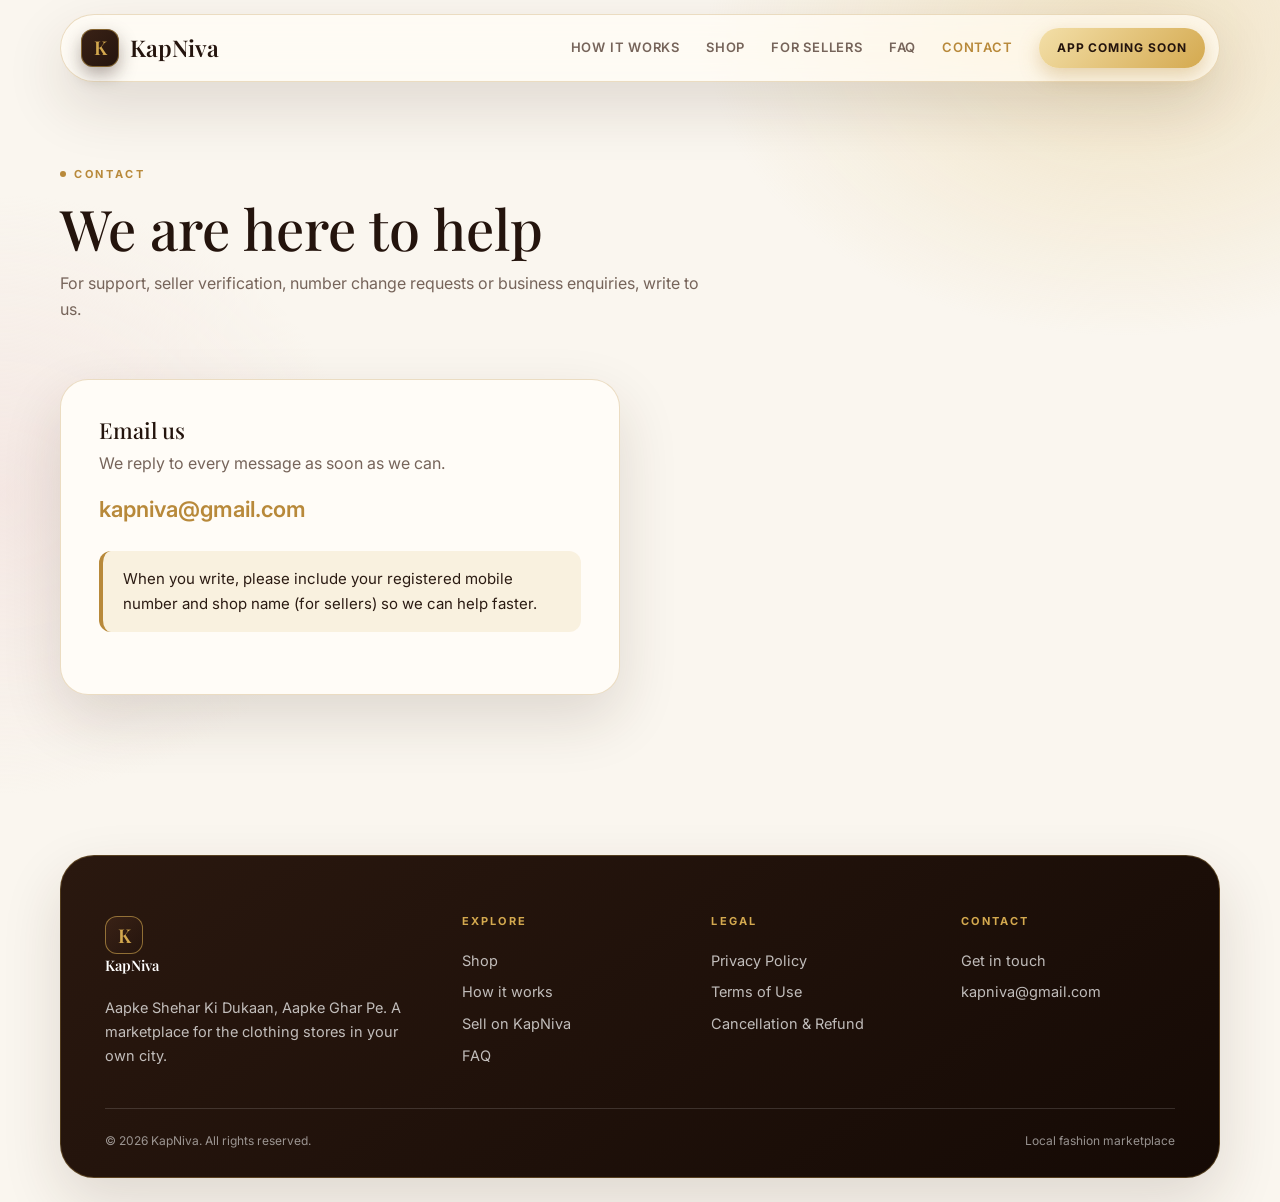
==== contact.html @ b08a42d4 "Add files via upload" ====
<!DOCTYPE html>
<html lang="en">
<head>
<meta charset="UTF-8">
<meta name="viewport" content="width=device-width, initial-scale=1.0">
<title>Contact | KapNiva</title>
<meta name="description" content="Contact KapNiva for support, seller verification and business enquiries.">
<meta property="og:title" content="Contact | KapNiva">
<meta property="og:description" content="Contact KapNiva for support, seller verification and business enquiries.">
<meta property="og:type" content="website">
<meta name="theme-color" content="#24140D">
<link rel="icon" href="data:image/svg+xml,%3Csvg xmlns='http://www.w3.org/2000/svg' viewBox='0 0 100 100'%3E%3Crect width='100' height='100' rx='26' fill='%2324140D'/%3E%3Ctext x='50' y='70' font-size='64' text-anchor='middle' fill='%23D4A94F' font-family='Georgia'%3EK%3C/text%3E%3C/svg%3E">
<link rel="preconnect" href="https://fonts.googleapis.com">
<link rel="preconnect" href="https://fonts.gstatic.com" crossorigin>
<link href="https://fonts.googleapis.com/css2?family=Inter:wght@400;500;600;700&family=Playfair+Display:ital,wght@0,500;0,600;1,500&display=swap" rel="stylesheet">
<link rel="stylesheet" href="styles.css">
</head>
<body>
<header class="site-header">
  <div class="container nav" style="width:100%">
    <a href="index.html" class="logo"><span class="logo-mark">K</span>KapNiva</a>
    <button class="menu-btn" aria-label="Menu">&#9776;</button>
    <nav class="nav-links">
      <a href="index.html#how" class="">How it works</a>
      <a href="shop.html" class="">Shop</a>
      <a href="sellers.html" class="">For sellers</a>
      <a href="index.html#faq">FAQ</a>
      <a href="contact.html" class="active">Contact</a>
      <span class="pill">App coming soon</span>
    </nav>
  </div>
</header>
<main>
<div class="page-hero"><div class="container"><span class="eyebrow">Contact</span><h1>We are here to help</h1><p>For support, seller verification, number change requests or business enquiries, write to us.</p></div></div>
<div class="container" style="padding-bottom:90px">
  <div class="contact-card reveal">
    <h3 style="font-size:22px;margin-bottom:8px">Email us</h3>
    <p style="color:rgba(255,247,240,.72);margin-bottom:14px">We reply to every message as soon as we can.</p>
    <a class="mail" href="mailto:kapniva@gmail.com">kapniva@gmail.com</a>
    <div class="note" style="margin-top:24px">When you write, please include your registered mobile number and shop name (for sellers) so we can help faster.</div>
  </div>
</div>
</main>
<footer class="site-footer">
  <div class="container" style="width:100%">
    <div class="foot-grid">
      <div>
        <a href="index.html" class="logo"><span class="logo-mark">K</span>KapNiva</a>
        <p style="max-width:300px;font-size:14.5px">Aapke Shehar Ki Dukaan, Aapke Ghar Pe. A marketplace for the clothing stores in your own city.</p>
      </div>
      <div><h5>Explore</h5><a href="shop.html">Shop</a><a href="index.html#how">How it works</a><a href="sellers.html">Sell on KapNiva</a><a href="index.html#faq">FAQ</a></div>
      <div><h5>Legal</h5><a href="privacy.html">Privacy Policy</a><a href="terms.html">Terms of Use</a><a href="refund.html">Cancellation &amp; Refund</a></div>
      <div><h5>Contact</h5><a href="contact.html">Get in touch</a><a href="mailto:kapniva@gmail.com">kapniva@gmail.com</a></div>
    </div>
    <div class="foot-bottom"><span>&copy; 2026 KapNiva. All rights reserved.</span><span>Local fashion marketplace</span></div>
  </div>
</footer>
<script src="script.js"></script>
<script src="catalog.js"></script>
</body>
</html>
---- styles.css ----
:root{
  --cream:#FAF6EF; --paper:#FFFCF7; --espresso:#24140D; --deep:#3A2216; --brown:#6D4C41;
  --gold:#B8893A; --gold-soft:#E9D3A0; --gold-bright:#D4A94F; --ink:#2B1B13; --soft:#76645A;
  --edge:rgba(184,137,58,.28); --glass:rgba(255,252,247,.72);
  --shadow:0 24px 60px rgba(60,36,22,.14);
}
*{box-sizing:border-box;margin:0;padding:0}
html{scroll-behavior:smooth}
body{font-family:'Inter',system-ui,sans-serif;background:var(--cream);color:var(--ink);line-height:1.65;-webkit-font-smoothing:antialiased;overflow-x:hidden;position:relative}
body::before{content:"";position:fixed;inset:0;z-index:0;pointer-events:none;
  background:radial-gradient(700px 500px at 88% 4%,rgba(233,211,160,.55),transparent 60%),radial-gradient(600px 500px at 0% 55%,rgba(243,229,225,.9),transparent 60%)}
h1,h2,h3{font-family:'Playfair Display',Georgia,serif;color:var(--espresso);font-weight:500;line-height:1.12}
h1 em,h2 em,h3 em{font-style:italic;background:linear-gradient(90deg,#9C7326,#D4A94F,#9C7326);-webkit-background-clip:text;background-clip:text;color:transparent}
a{color:inherit;text-decoration:none}
.container{width:min(1160px,92%);margin:0 auto}
.site-header,main,.site-footer{position:relative;z-index:1}
.eyebrow{display:inline-flex;align-items:center;gap:8px;font-size:11px;letter-spacing:.24em;text-transform:uppercase;color:var(--gold);font-weight:700;margin-bottom:16px}
.eyebrow::before{content:"";width:6px;height:6px;border-radius:50%;background:var(--gold)}

/* header */
.site-header{position:sticky;top:14px;z-index:50;margin:14px auto 0;width:min(1160px,94%);border-radius:999px;background:var(--glass);
  backdrop-filter:blur(18px) saturate(160%);-webkit-backdrop-filter:blur(18px) saturate(160%);border:1px solid var(--edge);box-shadow:var(--shadow)}
.nav{display:flex;align-items:center;justify-content:space-between;height:66px;padding:0 14px 0 20px}
.logo{display:flex;align-items:center;gap:11px;font-family:'Playfair Display',serif;font-size:23px;font-weight:600;color:var(--espresso)}
.logo-mark{width:38px;height:38px;border-radius:12px;background:linear-gradient(135deg,#3A2216,#24140D);color:var(--gold-bright);display:grid;place-items:center;font-size:19px;box-shadow:0 8px 18px rgba(36,20,13,.35),inset 0 0 0 1px rgba(212,169,79,.5)}
.nav-links{display:flex;gap:26px;align-items:center;font-size:13px;font-weight:600;letter-spacing:.06em;text-transform:uppercase;color:var(--soft)}
.nav-links a:hover,.nav-links a.active{color:var(--gold)}
.menu-btn{display:none;background:none;border:0;font-size:26px;color:var(--espresso);cursor:pointer}
.pill{display:inline-block;padding:10px 18px;border-radius:999px;background:linear-gradient(135deg,#F3DFA8,#D4A94F);color:var(--espresso);font-size:12px;letter-spacing:.08em;font-weight:700;box-shadow:0 8px 20px rgba(184,137,58,.35)}

/* buttons */
.btn{display:inline-flex;align-items:center;gap:10px;padding:16px 30px;border-radius:999px;font-weight:700;font-size:12.5px;letter-spacing:.1em;text-transform:uppercase;border:1px solid transparent;cursor:pointer;transition:.25s}
.btn-primary{background:linear-gradient(135deg,#F3DFA8,#D4A94F);color:var(--espresso);box-shadow:0 14px 30px rgba(184,137,58,.38)}
.btn-primary:hover{transform:translateY(-3px);box-shadow:0 18px 38px rgba(184,137,58,.5)}
.btn-dark{background:var(--espresso);color:#fff;box-shadow:0 14px 30px rgba(36,20,13,.3)}
.btn-ghost{background:var(--paper);border-color:var(--edge);color:var(--espresso)}
.btn-ghost:hover{background:#fff}
.btn-soon{background:var(--espresso);color:var(--gold-soft);cursor:default}

/* hero */
.hero{padding:74px 0 70px}
.hero-grid{display:grid;grid-template-columns:1.05fr .95fr;gap:50px;align-items:center}
.chip{display:inline-flex;align-items:center;gap:8px;padding:9px 16px;border-radius:999px;background:var(--paper);border:1px solid var(--edge);font-size:11px;letter-spacing:.16em;text-transform:uppercase;color:var(--soft);font-weight:600;margin-bottom:26px}
.chip b{color:var(--gold)}
.hero h1{font-size:clamp(42px,6vw,74px);margin-bottom:24px}
.hero p.lead{font-size:18px;color:var(--soft);max-width:540px;margin-bottom:34px}
.hero-actions{display:flex;gap:14px;flex-wrap:wrap;margin-bottom:34px}
.mini-row{display:flex;gap:12px;flex-wrap:wrap}
.mini{display:flex;align-items:center;gap:10px;padding:12px 16px;border-radius:16px;background:var(--glass);border:1px solid var(--edge);backdrop-filter:blur(12px);font-size:12.5px;color:var(--soft)}
.mini b{display:block;color:var(--espresso);font-size:13px}
.mini i{width:30px;height:30px;border-radius:10px;background:var(--gold-soft);display:grid;place-items:center;font-style:normal;font-size:15px}

/* phone */
.phone-wrap{display:flex;justify-content:center;position:relative}
.phone{width:296px;height:590px;border-radius:46px;padding:11px;background:linear-gradient(145deg,#3A2216,#150a05);box-shadow:0 40px 80px rgba(36,20,13,.4),inset 0 0 0 1px rgba(212,169,79,.4);animation:float 6s ease-in-out infinite}
@keyframes float{0%,100%{transform:translateY(0)}50%{transform:translateY(-14px)}}
.screen{width:100%;height:100%;border-radius:36px;background:var(--cream);overflow:hidden;display:flex;flex-direction:column}
.s-loc{display:flex;align-items:center;gap:8px;padding:22px 16px 8px;font-size:11px;color:var(--soft)}
.s-loc b{display:block;color:var(--espresso);font-size:12.5px}
.s-search{margin:6px 14px 10px;background:#fff;border:1px solid var(--edge);border-radius:14px;padding:10px 12px;font-size:12px;color:var(--soft)}
.s-chips{display:flex;gap:8px;padding:0 14px 10px}
.s-chips span{font-size:10.5px;padding:6px 12px;border-radius:999px;background:#fff;border:1px solid var(--edge);color:var(--deep);white-space:nowrap}
.s-chips span:first-child{background:var(--espresso);color:var(--gold-soft)}
.s-hero{margin:4px 14px 10px;height:190px;border-radius:18px;position:relative;overflow:hidden;background:linear-gradient(160deg,#E9D3A0,#B58B6B 55%,#4A2E20)}
.s-hero span{position:absolute;left:12px;bottom:12px;background:rgba(255,255,255,.92);padding:6px 11px;border-radius:999px;font-size:10.5px;font-weight:600;color:var(--espresso)}
.s-row{margin:0 14px 10px;background:#fff;border-radius:16px;padding:10px;display:flex;gap:10px;align-items:center;box-shadow:0 4px 12px rgba(60,36,22,.07);font-size:11.5px}
.s-row i{width:42px;height:42px;border-radius:12px;background:linear-gradient(135deg,#BCAAA4,#6D4C41);flex:none}
.s-row b{display:block;color:var(--espresso)}.s-row small{color:var(--soft)}
.s-nav{margin-top:auto;display:flex;justify-content:space-around;padding:12px;background:#fff;font-size:11px;color:var(--soft)}
.float{position:absolute;border-radius:16px;padding:12px 16px;font-size:12.5px;font-weight:600;color:var(--espresso);display:flex;gap:8px;align-items:center;background:var(--glass);border:1px solid var(--edge);backdrop-filter:blur(14px);box-shadow:var(--shadow)}
.float.f1{left:-14px;top:70px}.float.f2{right:-10px;bottom:90px}

/* sections */
section{padding:82px 0}
.head-row{display:flex;justify-content:space-between;align-items:flex-end;gap:40px;margin-bottom:44px;padding-bottom:26px;border-bottom:1px solid rgba(184,137,58,.25)}
.head-row p{max-width:380px;color:var(--soft);font-size:14.5px}
.sec-title{font-size:clamp(30px,4vw,48px)}
.center{text-align:center;margin-left:auto;margin-right:auto;max-width:640px}
.center p{color:var(--soft);margin-top:14px}

/* collections with photo slots */
.coll-grid{display:grid;grid-template-columns:repeat(4,1fr);gap:20px}
.coll{position:relative;border-radius:26px;overflow:hidden;min-height:400px;display:flex;flex-direction:column;justify-content:flex-end;padding:22px;color:#fff;box-shadow:var(--shadow);transition:.4s;background-size:cover;background-position:center}
.coll::after{content:"";position:absolute;inset:0;background:linear-gradient(180deg,rgba(36,20,13,0) 35%,rgba(36,20,13,.88));z-index:0}
.coll>*{position:relative;z-index:1}
.coll:hover{transform:translateY(-10px)}
.coll .tags{display:flex;gap:8px;margin-bottom:12px}
.coll .tags span{font-size:10px;letter-spacing:.08em;text-transform:uppercase;padding:6px 11px;border-radius:999px;background:rgba(255,255,255,.92);color:var(--espresso);font-weight:700}
.coll .tags span.g{background:var(--gold-soft)}
.coll h3{color:#fff;font-size:25px;margin-bottom:8px}
.coll p{font-size:13px;color:rgba(255,255,255,.82);margin-bottom:14px}
.coll .go{display:flex;justify-content:space-between;font-size:12px;font-weight:700;color:var(--gold-soft);border-top:1px solid rgba(255,255,255,.22);padding-top:12px}
.ph-women{background-image:url('images/women.jpg'),linear-gradient(160deg,#E3B98E,#9C5B3C 55%,#3A2216)}
.ph-men{background-image:url('images/men.jpg'),linear-gradient(160deg,#D9B99B,#8D6E63 55%,#3A2216)}
.ph-tees{background-image:url('images/tshirts.jpg'),linear-gradient(160deg,#CDB9A6,#7D5C4C 55%,#2A180F)}
.ph-trend{background-image:url('images/trending.jpg'),linear-gradient(160deg,#E9D3A0,#A8793F 55%,#3A2216)}

/* cards */
.cards{display:grid;grid-template-columns:repeat(3,1fr);gap:24px}
.card{background:var(--glass);border:1px solid var(--edge);border-radius:26px;padding:32px;backdrop-filter:blur(14px);box-shadow:var(--shadow);transition:.35s;position:relative;overflow:hidden}
.card::before{content:"";position:absolute;right:-40px;top:-40px;width:150px;height:150px;border-radius:50%;background:radial-gradient(circle,rgba(233,211,160,.7),transparent 70%)}
.card:hover{transform:translateY(-8px);background:#fff}
.icon{width:52px;height:52px;border-radius:15px;background:linear-gradient(135deg,#F3DFA8,#D4A94F);display:grid;place-items:center;font-size:24px;margin-bottom:22px;box-shadow:0 10px 22px rgba(184,137,58,.35),inset 0 1px 0 rgba(255,255,255,.6);position:relative}
.card h3{font-size:23px;margin-bottom:10px;position:relative}
.card p{color:var(--soft);font-size:14.5px;position:relative}
.card .foot{margin-top:20px;padding-top:14px;border-top:1px solid rgba(184,137,58,.25);font-size:11px;letter-spacing:.12em;font-weight:700;color:var(--gold);text-transform:uppercase;display:flex;justify-content:space-between;position:relative}

/* steps */
.steps{display:grid;grid-template-columns:repeat(4,1fr);gap:22px}
.step{background:var(--paper);border:1px solid var(--edge);border-radius:24px;padding:26px;position:relative;box-shadow:var(--shadow);transition:.35s;overflow:hidden}
.step:hover{transform:translateY(-8px)}
.step .num{position:absolute;right:18px;top:6px;font-family:'Playfair Display',serif;font-size:62px;color:rgba(212,169,79,.28);line-height:1.2}
.step .ic{width:44px;height:44px;border-radius:14px;background:#fff;border:1px solid var(--edge);display:grid;place-items:center;font-size:20px;margin-bottom:30px}
.step small{font-size:10.5px;letter-spacing:.18em;font-weight:700;color:var(--gold);text-transform:uppercase}
.step h3{font-size:22px;margin:6px 0 8px}
.step p{font-size:14px;color:var(--soft)}

/* safe + panel */
.split{display:grid;grid-template-columns:1fr 1fr;gap:28px;align-items:stretch}
.glass-card{background:var(--paper);border:1px solid var(--edge);border-radius:30px;padding:40px;box-shadow:var(--shadow)}
.glass-card h2{font-size:34px;margin-bottom:12px}
.safe-list{list-style:none;margin-top:24px}
.safe-list li{display:flex;gap:16px;padding:16px 0;border-bottom:1px solid rgba(184,137,58,.2)}
.safe-list li:last-child{border:0}
.safe-list .ic{flex:none;width:40px;height:40px;border-radius:12px;background:var(--gold-soft);display:grid;place-items:center;font-size:18px}
.safe-list b{display:block;color:var(--espresso);font-size:15px}
.safe-list span{font-size:13.5px;color:var(--soft)}
.panel{border-radius:30px;padding:44px;color:#fff;background:radial-gradient(420px 300px at 100% 100%,rgba(212,169,79,.28),transparent 60%),linear-gradient(145deg,#3A2216,#150a05);box-shadow:var(--shadow);border:1px solid rgba(212,169,79,.35)}
.panel h3{color:#fff;font-size:36px;margin-bottom:16px}
.panel p{color:rgba(255,255,255,.78)}
.panel ul{list-style:none;margin:24px 0 30px}
.panel li{display:flex;gap:12px;align-items:center;padding:8px 0;color:rgba(255,255,255,.92);font-size:15px}
.panel li::before{content:"✓";flex:none;width:24px;height:24px;border-radius:50%;background:var(--gold-bright);color:var(--espresso);display:grid;place-items:center;font-size:12px;font-weight:800}
.panel .note-s{font-size:12px;color:rgba(255,255,255,.6);margin-left:14px}

/* faq */
.faq{max-width:780px;margin:44px auto 0}
details{background:var(--paper);border:1px solid var(--edge);border-radius:18px;padding:20px 24px;margin-bottom:14px;transition:.25s;box-shadow:0 8px 24px rgba(60,36,22,.06)}
details[open]{background:#fff;box-shadow:var(--shadow)}
summary{cursor:pointer;font-family:'Playfair Display',serif;font-weight:600;font-size:17px;color:var(--espresso);list-style:none;display:flex;justify-content:space-between;align-items:center;gap:14px}
summary::after{content:"+";flex:none;width:28px;height:28px;border-radius:50%;background:var(--gold-soft);color:var(--deep);display:grid;place-items:center;font-size:18px}
details[open] summary::after{content:"–"}
details p{margin-top:12px;color:var(--soft);font-size:15px}
details p a,.doc a{color:var(--gold)!important;text-decoration:underline}

/* cta */
.cta-wrap{border-radius:38px;padding:14px;background:linear-gradient(145deg,#4A2E20,#150a05);box-shadow:var(--shadow)}
.cta{border-radius:28px;border:1px solid rgba(212,169,79,.45);padding:70px 40px;text-align:center;color:#fff;background:radial-gradient(500px 300px at 15% 0%,rgba(212,169,79,.25),transparent 60%)}
.cta .chip{background:rgba(255,255,255,.08);color:var(--gold-soft);border-color:rgba(212,169,79,.4)}
.cta h2{color:#fff;font-size:clamp(30px,4.5vw,52px);max-width:680px;margin:0 auto 14px}
.cta .tagline{font-family:'Playfair Display',serif;font-style:italic;color:var(--gold-bright);font-size:20px;margin-bottom:14px}
.cta p{color:rgba(255,255,255,.8);max-width:520px;margin:0 auto 28px}
.cta-meta{margin-top:26px;display:flex;gap:22px;justify-content:center;flex-wrap:wrap;font-size:11px;letter-spacing:.16em;text-transform:uppercase;color:rgba(255,255,255,.65)}

/* inner pages */
.page-hero{padding:76px 0 26px}
.page-hero h1{font-size:clamp(36px,5vw,56px);margin-bottom:10px}
.page-hero p{color:var(--soft);max-width:640px}
.page-hero .eyebrow{margin-bottom:14px}
.doc{max-width:860px;margin:24px auto 90px;padding:46px;border-radius:30px;background:var(--paper);border:1px solid var(--edge);box-shadow:var(--shadow)}
.doc h2{font-size:27px;margin:34px 0 12px;color:var(--gold);font-style:italic}
.doc h2:first-child{margin-top:0}
.doc p,.doc li{color:var(--ink);margin-bottom:12px}
.doc ul{padding-left:22px;margin-bottom:12px}
.note{background:rgba(212,169,79,.14);border-left:4px solid var(--gold);padding:16px 20px;border-radius:12px;margin:24px 0;font-size:15px}
.contact-card{max-width:560px;background:var(--paper);border:1px solid var(--edge);border-radius:28px;padding:38px;margin-top:30px;box-shadow:var(--shadow)}
.contact-card a.mail{font-size:22px;color:var(--gold);font-weight:600;word-break:break-all}
.contact-card p{color:var(--soft)!important}
.cards-3{margin-top:0}

/* footer */
.site-footer{margin:70px auto 24px;width:min(1160px,94%);border-radius:34px;padding:56px 44px 26px;color:rgba(255,255,255,.72);background:linear-gradient(145deg,#2A180F,#150a05);border:1px solid rgba(212,169,79,.3);box-shadow:var(--shadow)}
.foot-grid{display:grid;grid-template-columns:1.5fr 1fr 1fr 1fr;gap:36px;margin-bottom:36px}
.site-footer .logo{color:#fff;margin-bottom:14px}
.site-footer .logo-mark{box-shadow:inset 0 0 0 1px rgba(212,169,79,.6)}
.site-footer h5{color:var(--gold-bright);font-size:11px;letter-spacing:.2em;text-transform:uppercase;margin-bottom:14px}
.site-footer a{display:block;padding:4px 0;font-size:14.5px;color:rgba(255,255,255,.72)}
.site-footer a:hover{color:var(--gold-soft)}
.foot-bottom{border-top:1px solid rgba(255,255,255,.14);padding-top:22px;font-size:12px;display:flex;justify-content:space-between;flex-wrap:wrap;gap:10px;color:rgba(255,255,255,.55)}

.reveal{opacity:0;transform:translateY(26px);transition:.9s}
.reveal.show{opacity:1;transform:none}

@media(max-width:960px){
  .hero-grid,.split{grid-template-columns:1fr}
  .coll-grid,.steps{grid-template-columns:1fr 1fr}.cards{grid-template-columns:1fr}
  .foot-grid{grid-template-columns:1fr 1fr}.head-row{flex-direction:column;align-items:flex-start;gap:14px}
  .phone{animation:none}.site-header{border-radius:28px}
  .nav-links{position:absolute;top:78px;left:0;right:0;border-radius:24px;background:rgba(255,252,247,.98);border:1px solid var(--edge);box-shadow:var(--shadow);flex-direction:column;padding:22px;gap:18px;display:none}
  .nav-links.open{display:flex}.menu-btn{display:block}
}
@media(max-width:600px){
  section{padding:58px 0}.coll-grid,.steps{grid-template-columns:1fr}.foot-grid{grid-template-columns:1fr}
  .float{display:none}.panel,.glass-card{padding:28px}.cta{padding:46px 20px}.doc{padding:26px}.site-footer{padding:36px 22px 22px}
}

/* ===== shop / catalog ===== */
.toolbar{display:flex;gap:16px;flex-wrap:wrap;align-items:center;margin:10px 0 26px}
.search{flex:1;min-width:240px;padding:14px 20px;border-radius:999px;border:1px solid var(--edge);background:var(--paper);font:inherit;color:var(--ink);box-shadow:0 8px 24px rgba(60,36,22,.06)}
.search:focus{outline:2px solid var(--gold-bright)}
.chips2{display:flex;gap:10px;flex-wrap:wrap;margin-bottom:12px}
.fchip{padding:10px 18px;border-radius:999px;border:1px solid var(--edge);background:var(--paper);font:inherit;font-size:13px;font-weight:600;color:var(--deep);cursor:pointer;transition:.2s}
.fchip.on,.fchip:hover{background:var(--espresso);color:var(--gold-soft)}
.count{color:var(--soft);font-size:13px;margin-bottom:18px}
.p-grid{display:grid;grid-template-columns:repeat(4,1fr);gap:22px}
.p-card{background:var(--paper);border:1px solid var(--edge);border-radius:22px;overflow:hidden;cursor:pointer;box-shadow:var(--shadow);transition:.35s}
.p-card:hover{transform:translateY(-8px)}
.p-img{position:relative;aspect-ratio:4/5;background:linear-gradient(160deg,#EBD9CF,#B58B6B);overflow:hidden}
.p-img img{width:100%;height:100%;object-fit:cover;transition:.5s}
.p-card:hover .p-img img{transform:scale(1.06)}
.ph{width:100%;height:100%;display:grid;place-items:center;font-family:'Playfair Display',serif;font-size:56px;color:rgba(255,255,255,.8)}
.ph.sm{width:54px;height:54px;border-radius:50%;background:linear-gradient(135deg,#6D4C41,#24140D);font-size:22px;margin-bottom:8px}
.ph.big{aspect-ratio:4/5;background:linear-gradient(160deg,#EBD9CF,#B58B6B);border-radius:18px}
.off{position:absolute;left:12px;top:12px;background:var(--gold-bright);color:var(--espresso);font-size:11px;font-weight:700;padding:5px 11px;border-radius:999px}
.p-body{padding:16px 18px 20px}
.p-body small{color:var(--soft);font-size:12px}
.p-body h3{font-size:18px;margin:4px 0 8px;line-height:1.25}
.price{display:flex;gap:10px;align-items:baseline}
.price b{font-size:18px;color:var(--espresso)}
.price s{color:var(--soft);font-size:14px}
.price.big b{font-size:28px}
.off2{background:var(--gold-soft);color:var(--deep);font-size:12px;font-weight:700;padding:4px 10px;border-radius:999px}
.empty{grid-column:1/-1;text-align:center;padding:60px 20px;color:var(--soft);background:var(--paper);border:1px dashed var(--edge);border-radius:22px}
.shops{display:grid;grid-template-columns:repeat(auto-fill,minmax(150px,1fr));gap:16px}
.shop-card{background:var(--paper);border:1px solid var(--edge);border-radius:20px;padding:18px;text-align:center;display:flex;flex-direction:column;align-items:center}
.shop-card img{width:54px;height:54px;border-radius:50%;object-fit:cover;margin-bottom:8px}
.shop-card small{color:var(--soft)}
/* modal */
.kn-modal{position:fixed;inset:0;z-index:200;background:rgba(21,10,5,.6);backdrop-filter:blur(6px);display:none;align-items:center;justify-content:center;padding:20px}
.kn-modal.open{display:flex}
.kn-box{position:relative;background:var(--paper);border:1px solid var(--edge);border-radius:28px;padding:36px;max-width:880px;width:100%;max-height:90vh;overflow:auto;box-shadow:0 40px 90px rgba(0,0,0,.4)}
.kn-x{position:absolute;right:16px;top:12px;border:0;background:var(--gold-soft);width:36px;height:36px;border-radius:50%;font-size:22px;cursor:pointer;color:var(--deep)}
.kn-prod{display:grid;grid-template-columns:1fr 1fr;gap:30px}
.kn-gal img#kn-main{width:100%;aspect-ratio:4/5;object-fit:cover;border-radius:18px}
.thumbs{display:flex;gap:8px;margin-top:10px;flex-wrap:wrap}
.thumbs img{width:56px;height:56px;object-fit:cover;border-radius:10px;cursor:pointer;opacity:.6;border:2px solid transparent}
.thumbs img.on{opacity:1;border-color:var(--gold-bright)}
.kn-info h3{font-size:30px;margin:6px 0 10px}
.kn-info small{color:var(--soft)}
.meta{margin:12px 0 6px;color:var(--soft);font-size:14px}
.tg{display:inline-block;padding:6px 13px;border-radius:999px;background:var(--gold-soft);color:var(--deep);font-size:12px;font-weight:600;margin:0 6px 6px 0}
.desc{margin-top:14px;color:var(--ink);font-size:14.5px}
@media(max-width:960px){.p-grid{grid-template-columns:repeat(2,1fr)}.kn-prod{grid-template-columns:1fr}}
@media(max-width:560px){.p-grid{gap:14px}.p-body h3{font-size:15px}.kn-box{padding:24px}}
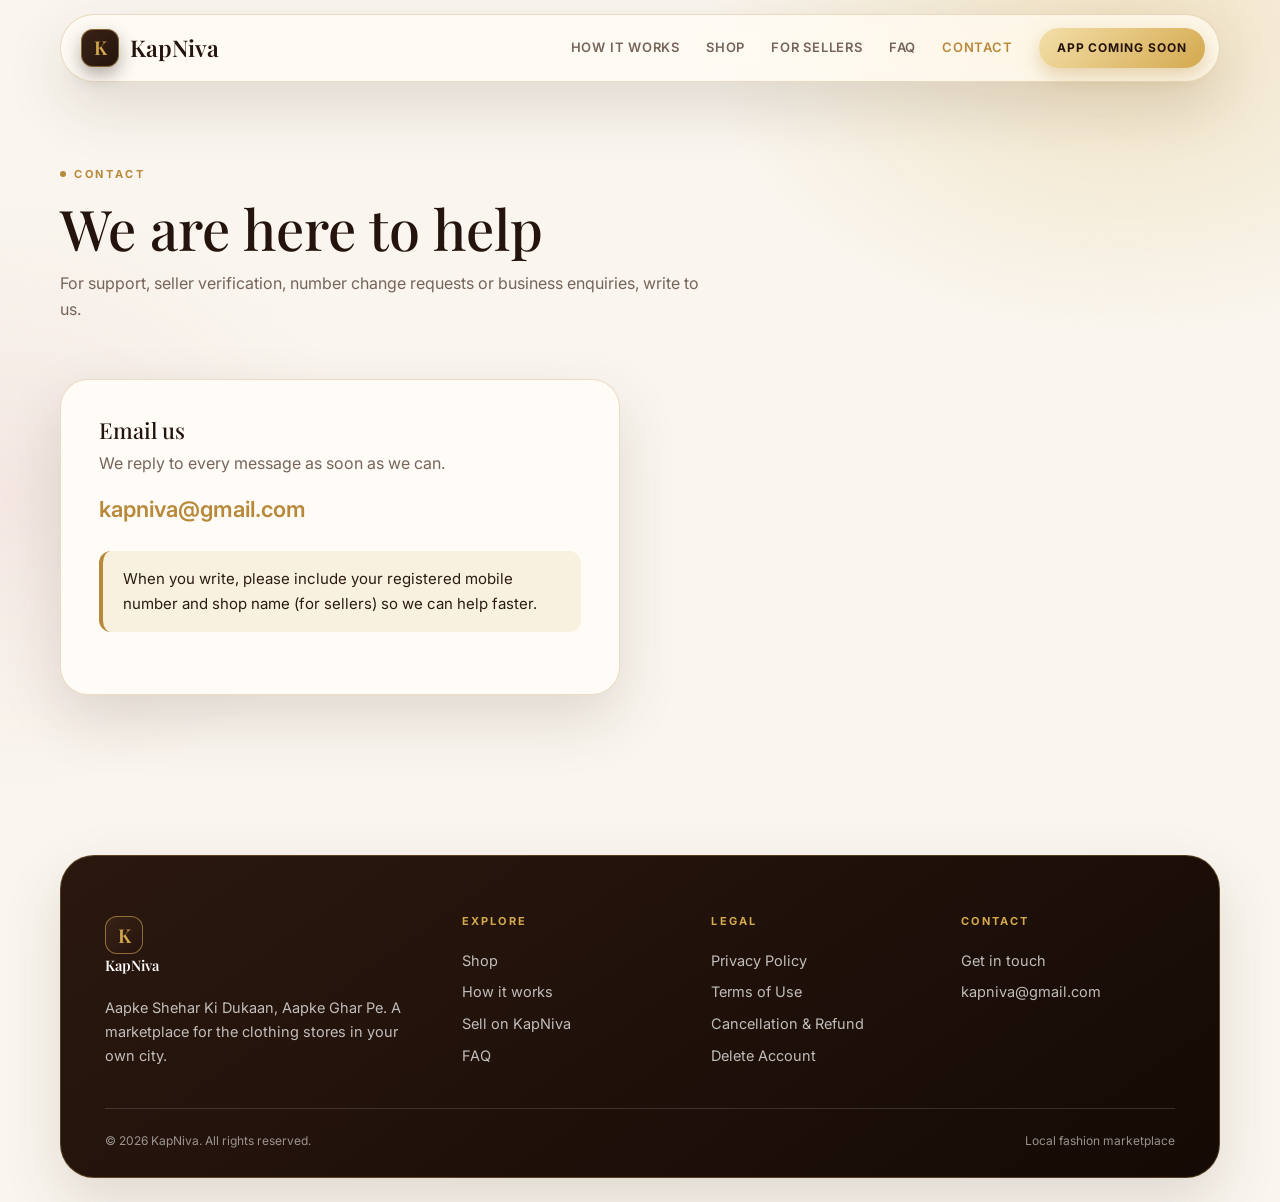
==== commit b7928aea: "Add files via upload" ====
--- a/contact.html
+++ b/contact.html
@@ -49,7 +49,7 @@
         <p style="max-width:300px;font-size:14.5px">Aapke Shehar Ki Dukaan, Aapke Ghar Pe. A marketplace for the clothing stores in your own city.</p>
       </div>
       <div><h5>Explore</h5><a href="shop.html">Shop</a><a href="index.html#how">How it works</a><a href="sellers.html">Sell on KapNiva</a><a href="index.html#faq">FAQ</a></div>
-      <div><h5>Legal</h5><a href="privacy.html">Privacy Policy</a><a href="terms.html">Terms of Use</a><a href="refund.html">Cancellation &amp; Refund</a></div>
+      <div><h5>Legal</h5><a href="privacy.html">Privacy Policy</a><a href="terms.html">Terms of Use</a><a href="refund.html">Cancellation &amp; Refund</a><a href="delete-account.html">Delete Account</a></div>
       <div><h5>Contact</h5><a href="contact.html">Get in touch</a><a href="mailto:kapniva@gmail.com">kapniva@gmail.com</a></div>
     </div>
     <div class="foot-bottom"><span>&copy; 2026 KapNiva. All rights reserved.</span><span>Local fashion marketplace</span></div>
